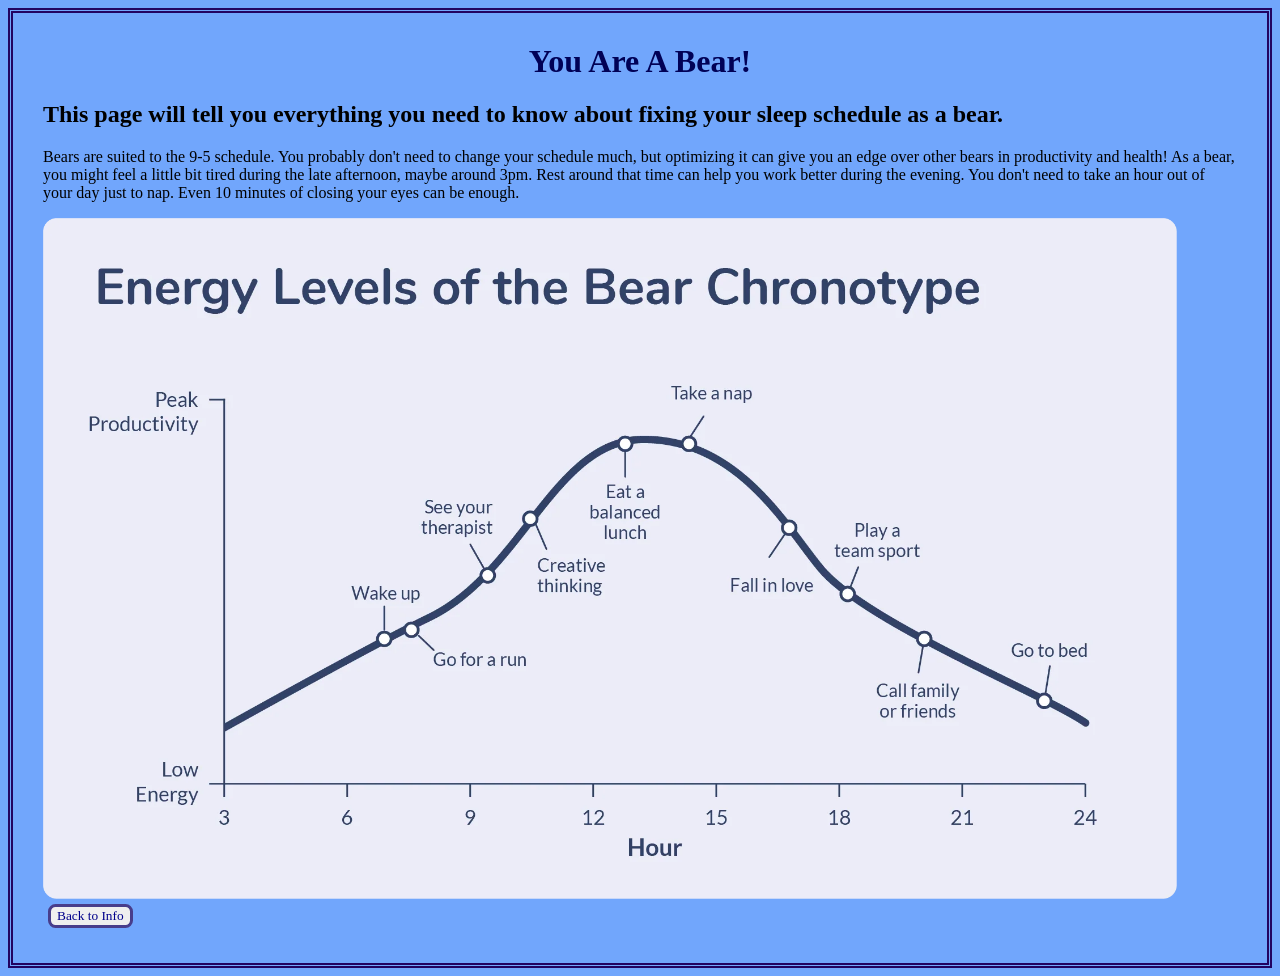
==== bear.html @ 4dc38428 "Add files via upload" ====
<html>
    <head>
        <title>Your Chronotype Is: Bear</title>
        <link rel="stylesheet" href="indexstyle.css">
        <link rel="icon" type="image/jpeg" href="faviconbear.jpeg">
    </head>
    <body>
        <h1>
            You Are A Bear!
        </h1>
        <h2>This page will tell you everything you need to know about fixing your sleep schedule as a bear.</h2>
        <p>Bears are suited to the 9-5 schedule. You probably don't need to change your schedule much, but optimizing it can give you an edge over other bears in productivity and health!
            As a bear, you might feel a little bit tired during the late afternoon, maybe around 3pm. Rest around that time can help you work better during the evening. You don't need to take an hour out of your day just to nap. Even 10 minutes of closing your eyes can be enough.
        </p>
        <a href="https://sleepdoctor.com/pages/chronotypes/bear-chronotype?srsltid=AfmBOorZGf8AW5rWRWJOJGDnYCM9wXHsgc7xWAc-hMCOfj0gbEVGVGq9">
            <img src="Bearinfo.webp" alt="Visit the Website" id="bearpic">
        </a>
        <button id="home" onclick="window.location.href='index.html'">Back to Info</button>
    </body>
</html>
---- indexstyle.css ----
h1 {
    color:rgb(1, 1, 86);
    text-align:center;
    font-family:'Times New Roman', Times, serif;
}

button {
    color:darkblue;
    border:3px;
    border-color:rgb(108, 108, 255);
    border-style:double;
    font-family:'Times New Roman', Times, serif;
    border-radius:7.5px;
}

body {
    border:5px;
    border-style:double;
    border-color:rgb(34, 3, 97);
    background-color:rgb(113, 166, 252);
    border-spacing:10px;
    padding:30px;
}

#bearpic { 
  display: block;     
  max-width: 100%; 
  height: auto;        
  width: 95%;        
  margin-right: auto;  
  margin-left: 0;     
}

#indexpic {
    border-radius:15px;
}

#home {
    border-style:solid;
    border-color:darkslateblue;
    margin:5px;
}
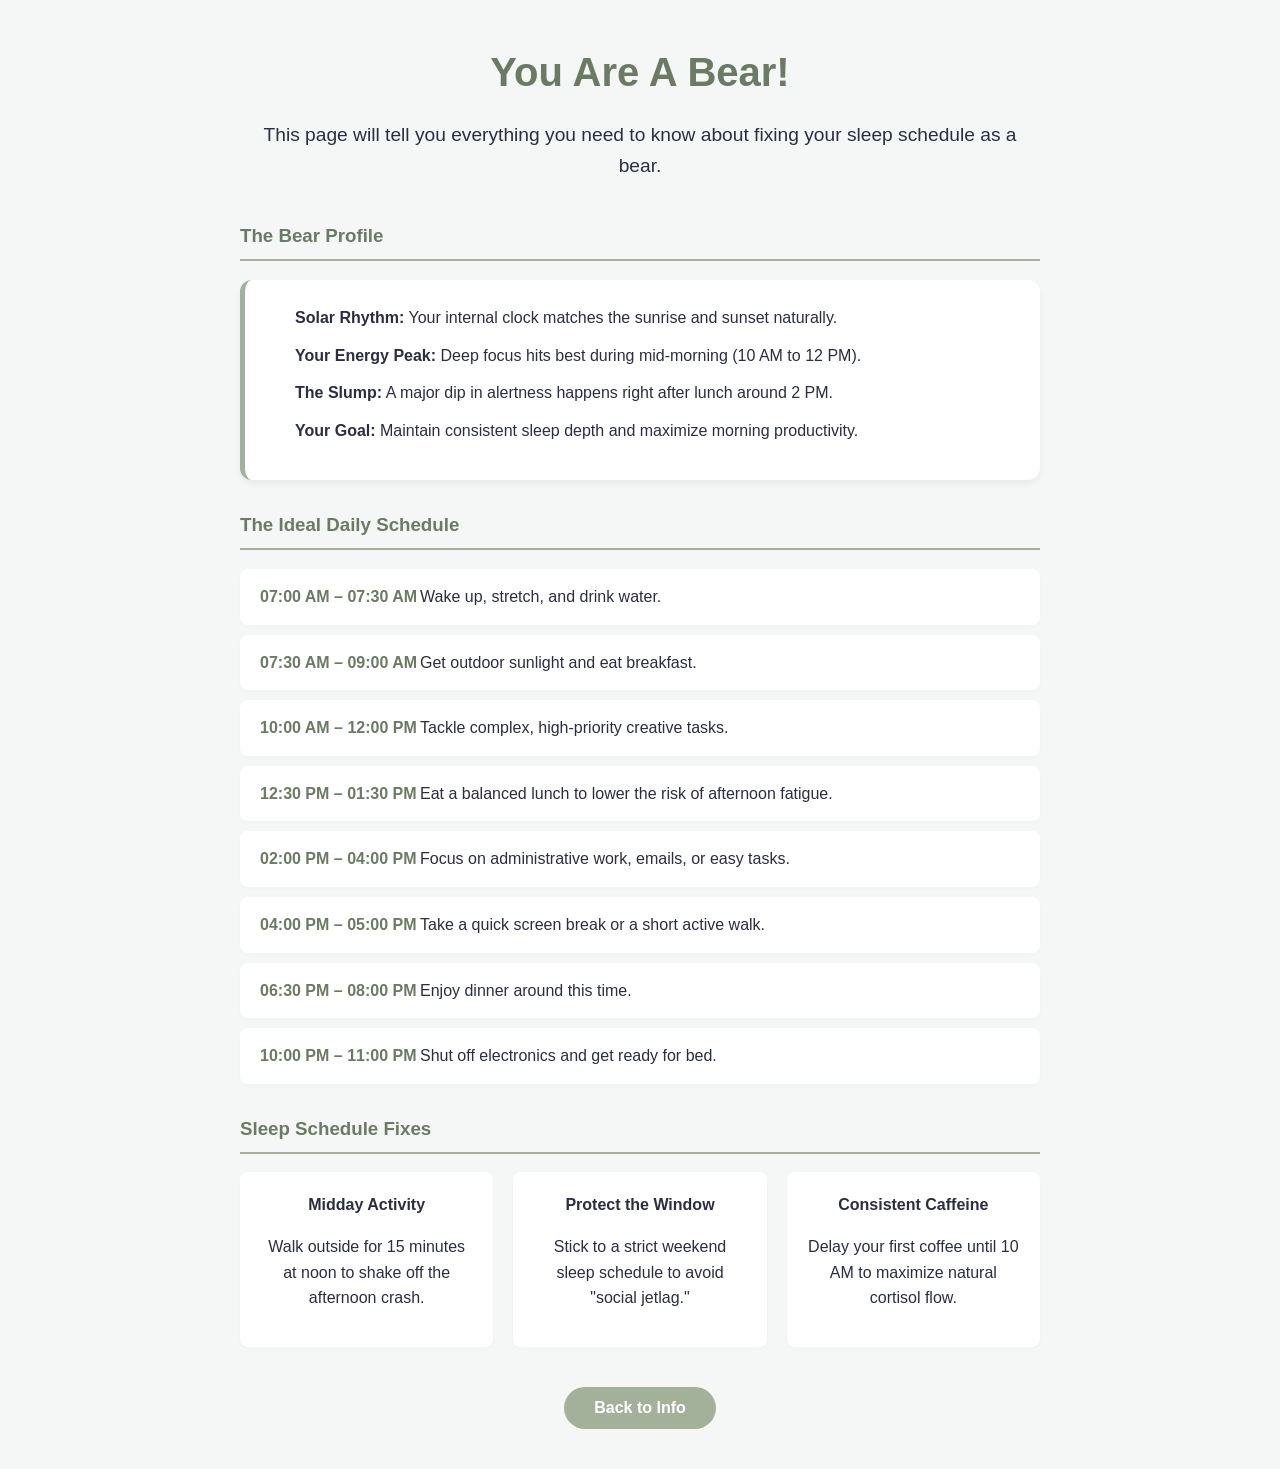
==== commit 6a52994e: "Update bear.html" ====
--- a/bear.html
+++ b/bear.html
@@ -1,20 +1,162 @@
-<html>
-    <head>
-        <title>Your Chronotype Is: Bear</title>
-        <link rel="stylesheet" href="indexstyle.css">
-        <link rel="icon" type="image/jpeg" href="faviconbear.jpeg">
-    </head>
-    <body>
-        <h1>
-            You Are A Bear!
-        </h1>
+<head>
+    <meta charset="UTF-8">
+    <title>Your Chronotype Is: Bear</title>
+    <link rel="icon" type="image/jpeg" href="faviconbear.jpeg">
+    <style>
+        :root {
+            --primary: #a3b19b;
+            --primary-dark: #6b7a63;
+            --dark: #2b2d42;
+            --light: #f4f7f6;
+            --accent: #e63946;
+            --card-bg: #ffffff;
+        }
+        body {
+            font-family: 'Segoe UI', Tahoma, Geneva, Verdana, sans-serif;
+            background-color: var(--light);
+            color: var(--dark);
+            line-height: 1.6;
+            margin: 0;
+            padding: 40px 20px;
+        }
+        .container {
+            max-width: 800px;
+            margin: 0 auto;
+        }
+        h1 {
+            color: var(--primary-dark);
+            font-size: 2.5rem;
+            text-align: center;
+            margin-bottom: 10px;
+        }
+        h2 {
+            color: var(--dark);
+            font-size: 1.2rem;
+            font-weight: 400;
+            text-align: center;
+            margin-bottom: 40px;
+        }
+        h3 {
+            color: var(--primary-dark);
+            border-bottom: 2px solid var(--primary);
+            padding-bottom: 8px;
+            margin-top: 30px;
+        }
+        .profile-box {
+            background-color: var(--card-bg);
+            padding: 25px;
+            border-radius: 12px;
+            box-shadow: 0 4px 6px rgba(0,0,0,0.05);
+            margin-bottom: 30px;
+            border-left: 5px solid var(--primary);
+        }
+        .profile-box ul {
+            list-style-type: none;
+            padding: 0;
+            margin: 0;
+        }
+        .profile-box li {
+            margin-bottom: 12px;
+            padding-left: 25px;
+            position: relative;
+        }
+        .schedule-list {
+            list-style: none;
+            padding: 0;
+        }
+        .schedule-item {
+            background-color: var(--card-bg);
+            margin-bottom: 10px;
+            padding: 15px 20px;
+            border-radius: 8px;
+            display: flex;
+            align-items: center;
+            box-shadow: 0 2px 4px rgba(0,0,0,0.02);
+        }
+        .time {
+            font-weight: bold;
+            color: var(--primary-dark);
+            min-width: 160px;
+            flex-shrink: 0;
+        }
+        .tip-grid {
+            display: grid;
+            grid-template-columns: repeat(auto-fit, minmax(220px, 1fr));
+            gap: 20px;
+            margin-bottom: 40px;
+        }
+        .tip-card {
+            background-color: var(--card-bg);
+            padding: 20px;
+            border-radius: 8px;
+            box-shadow: 0 2px 4px rgba(0,0,0,0.02);
+            text-align: center;
+        }
+        .btn-container {
+            text-align: center;
+            margin-top: 40px;
+        }
+        button#home {
+            background-color: var(--primary);
+            color: white;
+            border: none;
+            padding: 12px 30px;
+            font-size: 1rem;
+            font-weight: bold;
+            border-radius: 25px;
+            cursor: pointer;
+            transition: background 0.2s ease;
+        }
+        button#home:hover {
+            background-color: var(--primary-dark);
+        }
+    </style>
+</head>
+<body>
+    <div class="container">
+        <h1>You Are A Bear!</h1>
         <h2>This page will tell you everything you need to know about fixing your sleep schedule as a bear.</h2>
-        <p>Bears are suited to the 9-5 schedule. You probably don't need to change your schedule much, but optimizing it can give you an edge over other bears in productivity and health!
-            As a bear, you might feel a little bit tired during the late afternoon, maybe around 3pm. Rest around that time can help you work better during the evening. You don't need to take an hour out of your day just to nap. Even 10 minutes of closing your eyes can be enough.
-        </p>
-        <a href="https://sleepdoctor.com/pages/chronotypes/bear-chronotype?srsltid=AfmBOorZGf8AW5rWRWJOJGDnYCM9wXHsgc7xWAc-hMCOfj0gbEVGVGq9">
-            <img src="Bearinfo.webp" alt="Visit the Website" id="bearpic">
-        </a>
-        <button id="home" onclick="window.location.href='index.html'">Back to Info</button>
-    </body>
-</html>+
+        <h3>The Bear Profile</h3>
+        <div class="profile-box">
+            <ul>
+                <li><strong>Solar Rhythm:</strong> Your internal clock matches the sunrise and sunset naturally.</li>
+                <li><strong>Your Energy Peak:</strong> Deep focus hits best during mid-morning (10 AM to 12 PM).</li>
+                <li><strong>The Slump:</strong> A major dip in alertness happens right after lunch around 2 PM.</li>
+                <li><strong>Your Goal:</strong> Maintain consistent sleep depth and maximize morning productivity.</li>
+            </ul>
+        </div>
+
+        <h3>The Ideal Daily Schedule</h3>
+        <ul class="schedule-list">
+            <li class="schedule-item"><span class="time">07:00 AM – 07:30 AM</span> <span>Wake up, stretch, and drink water.</span></li>
+            <li class="schedule-item"><span class="time">07:30 AM – 09:00 AM</span> <span>Get outdoor sunlight and eat breakfast.</span></li>
+            <li class="schedule-item"><span class="time">10:00 AM – 12:00 PM</span> <span>Tackle complex, high-priority creative tasks.</span></li>
+            <li class="schedule-item"><span class="time">12:30 PM – 01:30 PM</span> <span>Eat a balanced lunch to lower the risk of afternoon fatigue.</span></li>
+            <li class="schedule-item"><span class="time">02:00 PM – 04:00 PM</span> <span>Focus on administrative work, emails, or easy tasks.</span></li>
+            <li class="schedule-item"><span class="time">04:00 PM – 05:00 PM</span> <span>Take a quick screen break or a short active walk.</span></li>
+            <li class="schedule-item"><span class="time">06:30 PM – 08:00 PM</span> <span>Enjoy dinner around this time.</span></li>
+            <li class="schedule-item"><span class="time">10:00 PM – 11:00 PM</span> <span>Shut off electronics and get ready for bed.</span></li>
+        </ul>
+
+        <h3>Sleep Schedule Fixes</h3>
+        <div class="tip-grid">
+            <div class="tip-card">
+                <strong>Midday Activity</strong>
+                <p>Walk outside for 15 minutes at noon to shake off the afternoon crash.</p>
+            </div>
+            <div class="tip-card">
+                <strong>Protect the Window</strong>
+                <p>Stick to a strict weekend sleep schedule to avoid "social jetlag."</p>
+            </div>
+            <div class="tip-card">
+                <strong>Consistent Caffeine</strong>
+                <p>Delay your first coffee until 10 AM to maximize natural cortisol flow.</p>
+            </div>
+        </div>
+
+        <div class="btn-container">
+            <button id="home" onclick="window.location.href='index.html'">Back to Info</button>
+        </div>
+    </div>
+</body>
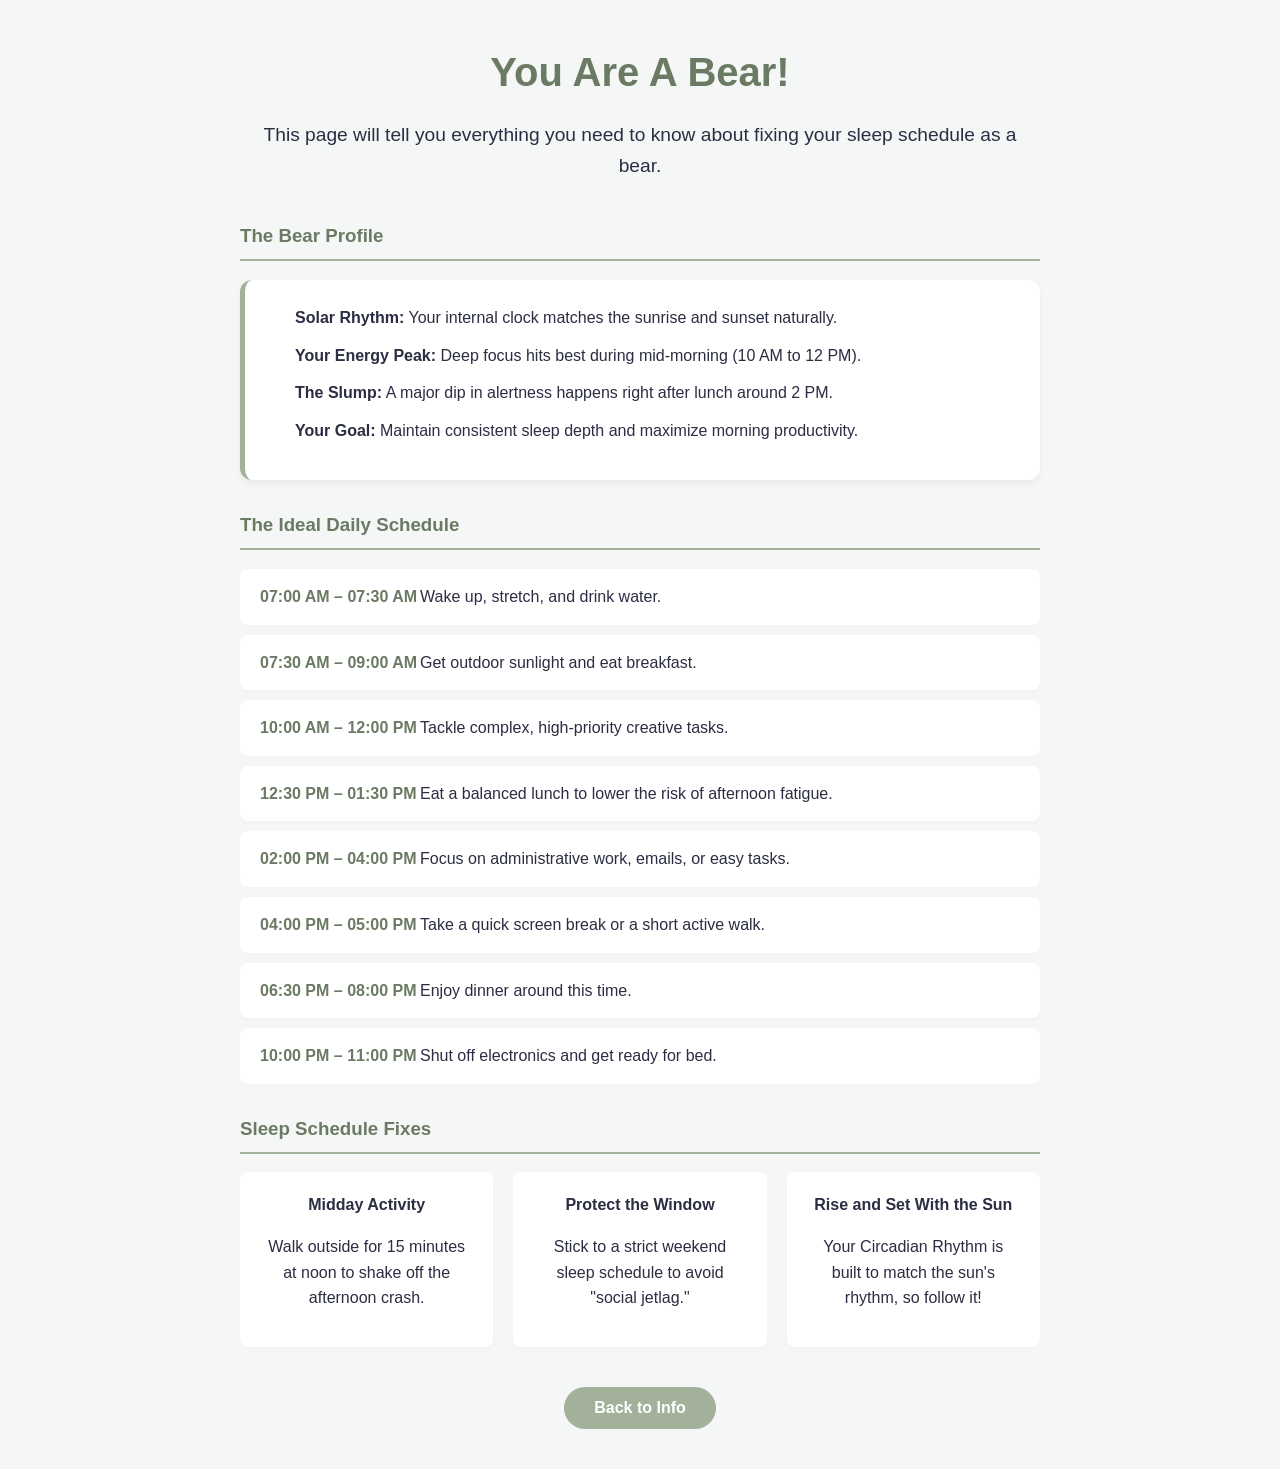
==== commit 29b547e4: "quick fix" ====
--- a/bear.html
+++ b/bear.html
@@ -150,8 +150,8 @@
                 <p>Stick to a strict weekend sleep schedule to avoid "social jetlag."</p>
             </div>
             <div class="tip-card">
-                <strong>Consistent Caffeine</strong>
-                <p>Delay your first coffee until 10 AM to maximize natural cortisol flow.</p>
+                <strong>Rise and Set With the Sun</strong>
+                <p>Your Circadian Rhythm is built to match the sun's rhythm, so follow it!</p>
             </div>
         </div>
 
